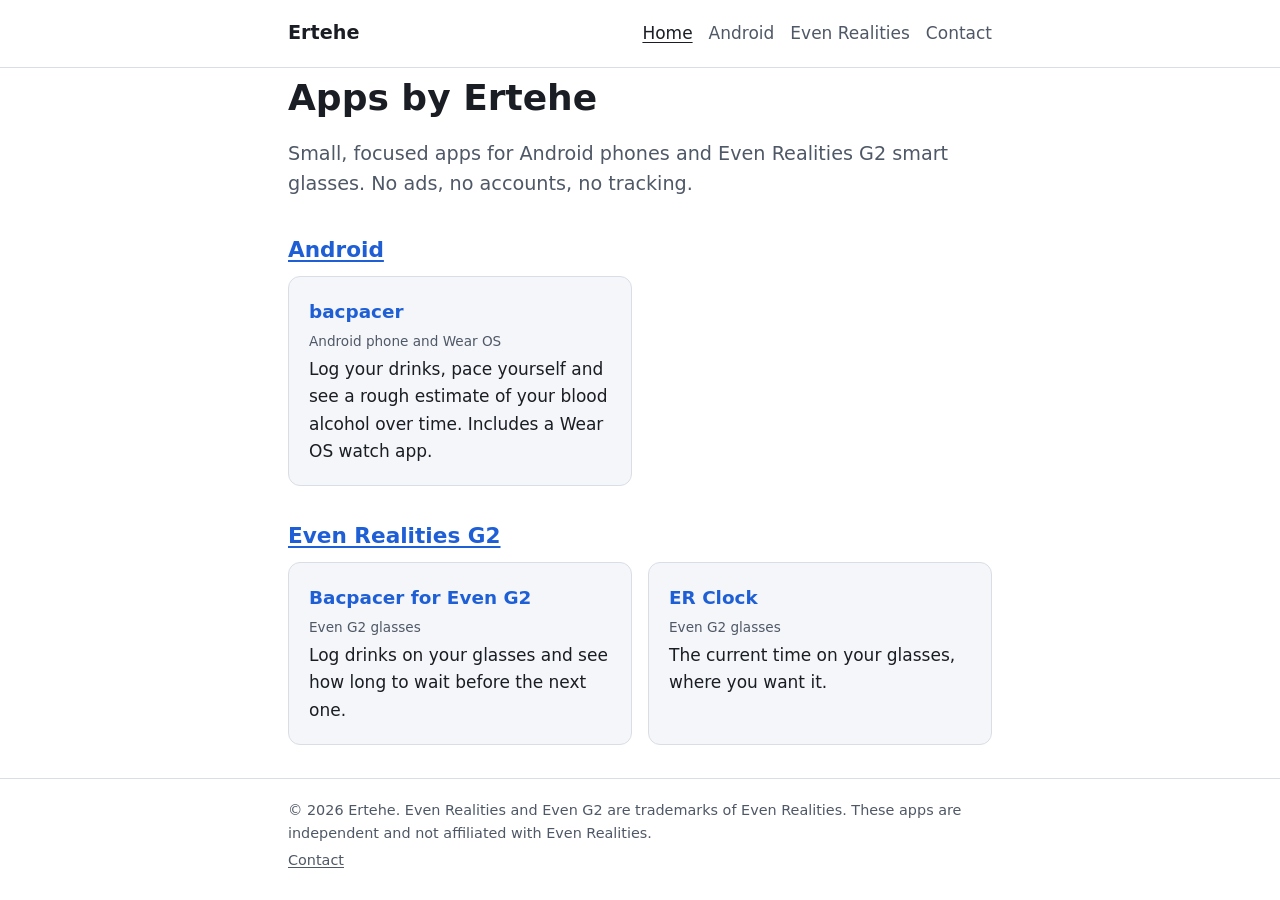
==== index.html @ fffaf83d "Add apps website with privacy policies Plain HTML site for Ertehe's Android and Even Realities G2 ap" ====
<!doctype html>
<html lang="en">
<head>
  <meta charset="utf-8">
  <meta name="viewport" content="width=device-width, initial-scale=1">
  <title>Ertehe | Apps for Android and Even Realities G2</title>
  <meta name="description" content="Small, privacy-friendly apps by Ertehe for Android phones and Even Realities G2 smart glasses, with their privacy policies and support.">
  <link rel="canonical" href="https://ertejeonline.github.io/">
  <meta property="og:type" content="website">
  <meta property="og:site_name" content="Ertehe">
  <meta property="og:title" content="Home">
  <meta property="og:description" content="Small, privacy-friendly apps by Ertehe for Android phones and Even Realities G2 smart glasses, with their privacy policies and support.">
  <meta property="og:url" content="https://ertejeonline.github.io/">
  <meta name="twitter:card" content="summary">
  <meta name="color-scheme" content="light dark">
  <link rel="icon" href="/favicon.svg" type="image/svg+xml">
  <link rel="stylesheet" href="/styles.css">
  <script type="application/ld+json">{"@context": "https://schema.org", "@type": "WebSite", "name": "Ertehe", "url": "https://ertejeonline.github.io/"}</script>
</head>
<body>
  <a class="skip" href="#main">Skip to content</a>
  <header class="site-header">
    <div class="wrap">
      <a class="brand" href="/">Ertehe</a>
      <nav aria-label="Main">
        <ul>
        <li><a href="/" aria-current="page">Home</a></li>
        <li><a href="/android/">Android</a></li>
        <li><a href="/evenrealities/">Even Realities</a></li>
        <li><a href="/contact/">Contact</a></li>
        </ul>
      </nav>
    </div>
  </header>
  <main id="main" class="wrap">
    <h1>Apps by Ertehe</h1>
    <p class="lede">Small, focused apps for Android phones and Even Realities G2 smart glasses. No ads, no accounts, no tracking.</p>

    <section aria-labelledby="android">
      <h2 id="android"><a href="/android/">Android</a></h2>
      <ul class="cards">
      <li class="card">
        <h3><a href="/android/bacpacer/">bacpacer</a></h3>
        <p class="tag">Android phone and Wear OS</p>
        <p>Log your drinks, pace yourself and see a rough estimate of your blood alcohol over time. Includes a Wear OS watch app.</p>
      </li>
      </ul>
    </section>

    <section aria-labelledby="er">
      <h2 id="er"><a href="/evenrealities/">Even Realities G2</a></h2>
      <ul class="cards">
      <li class="card">
        <h3><a href="/evenrealities/bacpacer/">Bacpacer for Even G2</a></h3>
        <p class="tag">Even G2 glasses</p>
        <p>Log drinks on your glasses and see how long to wait before the next one.</p>
      </li>
      <li class="card">
        <h3><a href="/evenrealities/er-clock/">ER Clock</a></h3>
        <p class="tag">Even G2 glasses</p>
        <p>The current time on your glasses, where you want it.</p>
      </li>
      </ul>
    </section>
  </main>
  <footer class="site-footer">
    <div class="wrap">
      <p>&copy; 2026 Ertehe. Even Realities and Even G2 are trademarks of Even Realities. These apps are independent and not affiliated with Even Realities.</p>
      <p><a href="/contact/">Contact</a></p>
    </div>
  </footer>
  <script src="/email.js" defer></script>
</body>
</html>
---- styles.css ----
:root {
  --bg: #ffffff;
  --surface: #f4f6f9;
  --text: #1a1d23;
  --muted: #4f5866;
  --border: #d9dee6;
  --accent: #1f5fd6;
  --accent-hover: #164aab;
  --note-bg: #fbf0f2;
  --note-border: #7a1530;
  --focus: #1f5fd6;
}
@media (prefers-color-scheme: dark) {
  :root:not([data-theme="light"]) {
    --bg: #111317;
    --surface: #1b1f26;
    --text: #e8eaee;
    --muted: #a9b1bd;
    --border: #2e343e;
    --accent: #7eaaff;
    --accent-hover: #a8c5ff;
    --note-bg: #2a1a1f;
    --note-border: #e07a93;
    --focus: #7eaaff;
  }
}
:root[data-theme="dark"] {
  --bg: #111317; --surface: #1b1f26; --text: #e8eaee; --muted: #a9b1bd; --border: #2e343e;
  --accent: #7eaaff; --accent-hover: #a8c5ff; --note-bg: #2a1a1f; --note-border: #e07a93; --focus: #7eaaff;
}

*, *::before, *::after { box-sizing: border-box; }
html { -webkit-text-size-adjust: 100%; }
body {
  margin: 0;
  background: var(--bg);
  color: var(--text);
  font: 1.0625rem/1.6 system-ui, -apple-system, "Segoe UI", Roboto, "Helvetica Neue", Arial, sans-serif;
  display: flex;
  flex-direction: column;
  min-height: 100vh;
}
.wrap { width: 100%; max-width: 46rem; margin: 0 auto; padding: 0 1rem; }
main { flex: 1; padding-top: 1.5rem; padding-bottom: 3rem; }

a { color: var(--accent); text-underline-offset: 0.15em; }
a:hover { color: var(--accent-hover); }
:focus-visible { outline: 3px solid var(--focus); outline-offset: 2px; border-radius: 2px; }

.skip {
  position: absolute; left: 1rem; top: -3rem;
  background: var(--accent); color: var(--bg); padding: 0.5rem 1rem; border-radius: 0 0 6px 6px; z-index: 10;
}
.skip:focus { top: 0; }

.site-header { border-bottom: 1px solid var(--border); }
.site-header .wrap {
  display: flex; flex-wrap: wrap; align-items: center; justify-content: space-between;
  gap: 0.25rem 1rem; padding-top: 0.75rem; padding-bottom: 0.75rem;
}
.brand { font-weight: 700; font-size: 1.2rem; color: var(--text); text-decoration: none; }
.site-header ul { list-style: none; margin: 0; padding: 0; display: flex; flex-wrap: wrap; gap: 0 1rem; }
.site-header nav a { display: inline-block; padding: 0.5rem 0; color: var(--muted); text-decoration: none; }
.site-header nav a:hover, .site-header nav a[aria-current="page"] { color: var(--text); text-decoration: underline; }

h1 { font-size: clamp(1.75rem, 5vw, 2.25rem); line-height: 1.2; margin: 0.5rem 0 1rem; }
h2 { font-size: 1.35rem; line-height: 1.3; margin: 2.25rem 0 0.75rem; }
h3 { font-size: 1.15rem; margin: 0 0 0.25rem; }
.lede { font-size: 1.2rem; color: var(--muted); }
.meta { color: var(--muted); font-size: 0.95rem; }
.status { font-weight: 600; }
.summary { background: var(--surface); border-radius: 12px; padding: 1rem 1.25rem; }

.crumbs ol { list-style: none; margin: 0; padding: 0; display: flex; flex-wrap: wrap; font-size: 0.9rem; color: var(--muted); }
.crumbs li + li::before { content: "/"; padding: 0 0.5rem; color: var(--muted); }
.crumbs a { color: var(--muted); }

.cards { list-style: none; padding: 0; margin: 0; display: grid; gap: 1rem; grid-template-columns: repeat(auto-fill, minmax(16rem, 1fr)); }
.card { position: relative; background: var(--surface); border: 1px solid var(--border); border-radius: 12px; padding: 1.25rem; }
.card:hover { border-color: var(--accent); }
.card h3 a { text-decoration: none; }
.card h3 a::after { content: ""; position: absolute; inset: 0; border-radius: 12px; }
.card p { margin: 0.25rem 0 0; }
.tag { font-size: 0.85rem; color: var(--muted); }

.note { border-left: 4px solid var(--note-border); background: var(--note-bg); border-radius: 0 12px 12px 0; padding: 0.25rem 1.25rem; margin: 1.5rem 0; }

.site-footer { border-top: 1px solid var(--border); color: var(--muted); font-size: 0.9rem; }
.site-footer .wrap { padding-top: 1rem; padding-bottom: 1.5rem; }
.site-footer p { margin: 0.25rem 0; }
.site-footer a { color: var(--muted); }

@media (prefers-reduced-motion: reduce) { * { transition: none !important; animation: none !important; } }
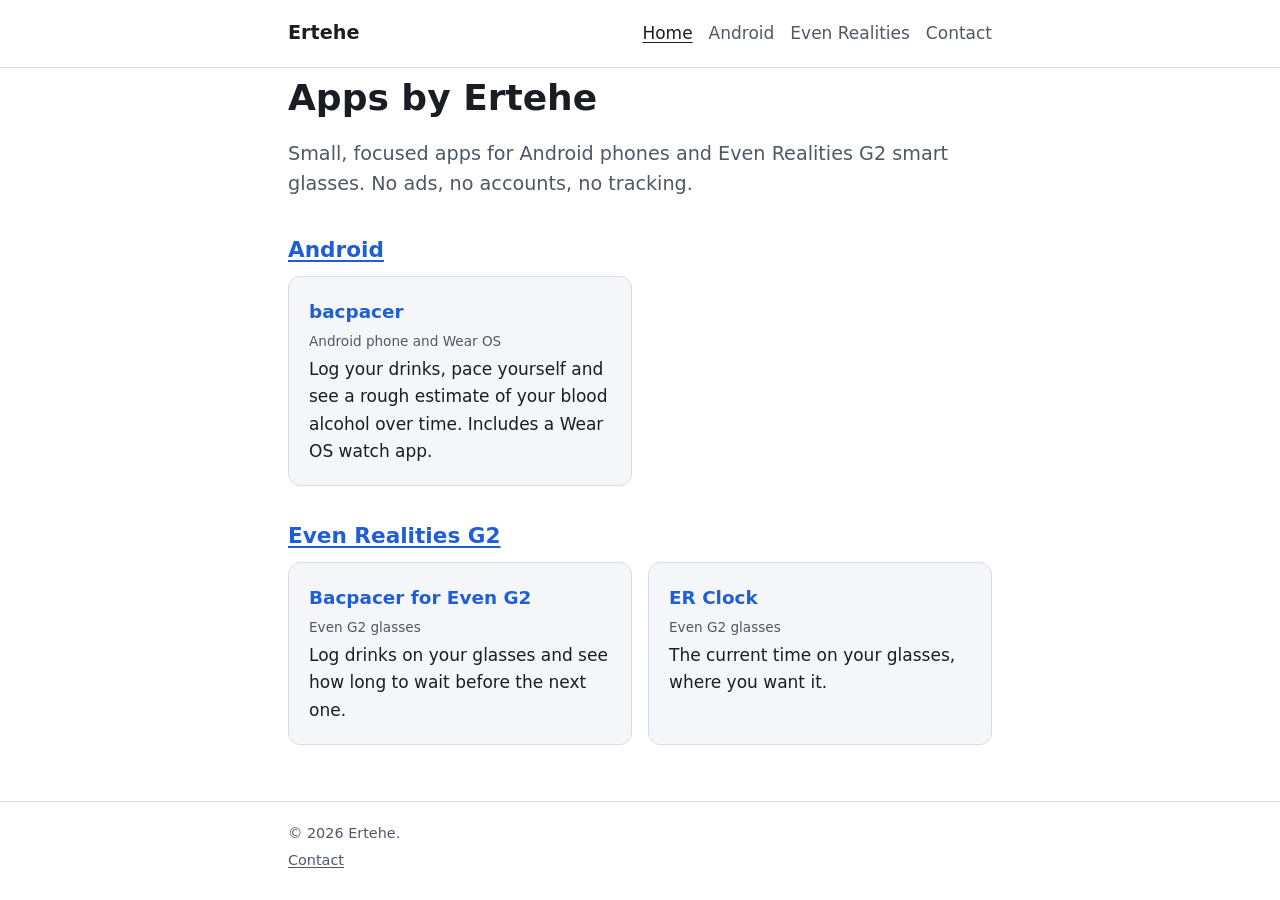
==== commit d6422e2b: "Show Even Realities trademark note only on Even Realities pages Co-Authored-By: Claude Opus 5.5 <nor" ====
--- a/index.html
+++ b/index.html
@@ -65,7 +65,7 @@
   </main>
   <footer class="site-footer">
     <div class="wrap">
-      <p>&copy; 2026 Ertehe. Even Realities and Even G2 are trademarks of Even Realities. These apps are independent and not affiliated with Even Realities.</p>
+      <p>&copy; 2026 Ertehe.</p>
       <p><a href="/contact/">Contact</a></p>
     </div>
   </footer>
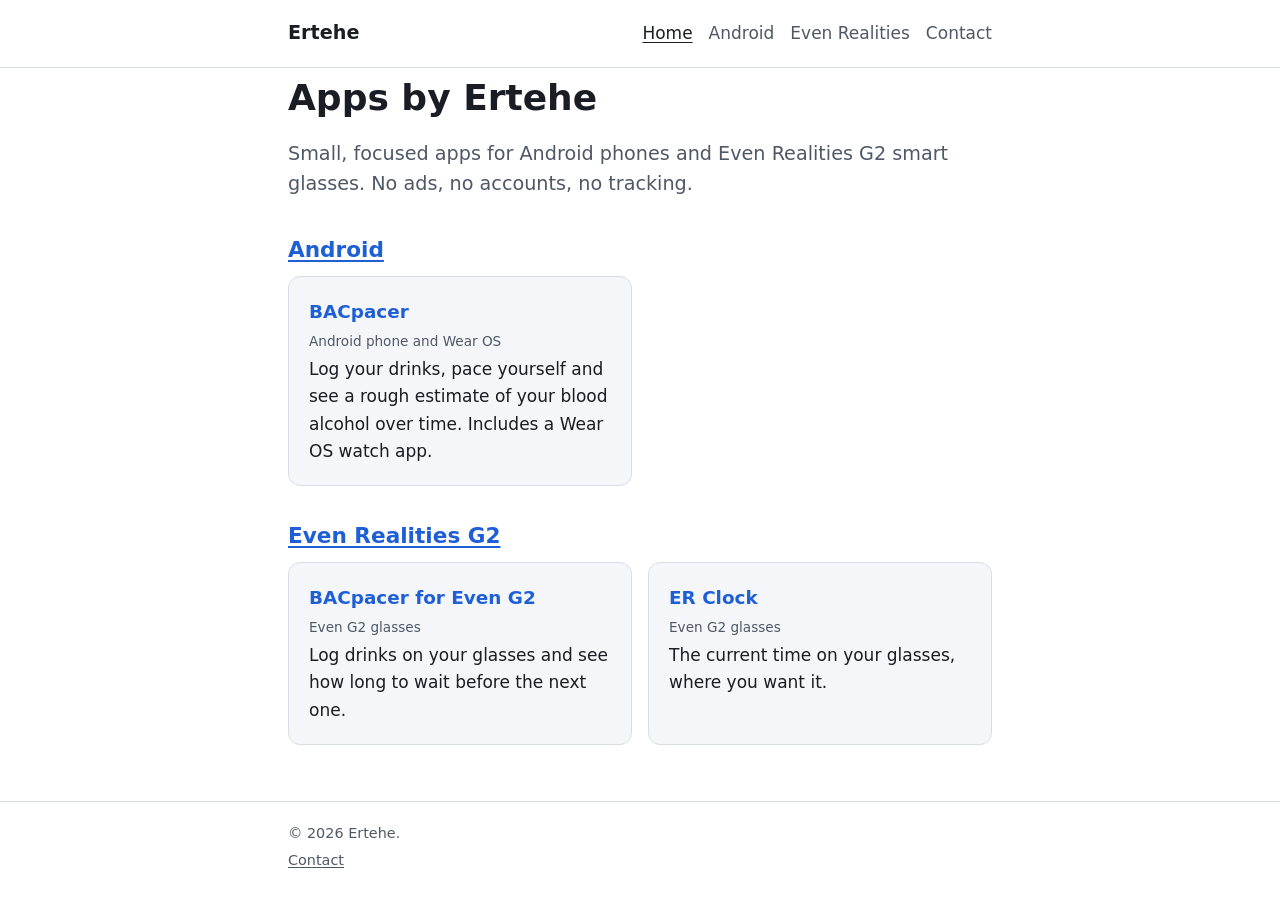
==== commit de7d35a7: "Write the app name as BACpacer everywhere Co-Authored-By: Claude Opus 5.5 <noreply@anthropic.com> Cl" ====
--- a/index.html
+++ b/index.html
@@ -40,7 +40,7 @@
       <h2 id="android"><a href="/android/">Android</a></h2>
       <ul class="cards">
       <li class="card">
-        <h3><a href="/android/bacpacer/">bacpacer</a></h3>
+        <h3><a href="/android/bacpacer/">BACpacer</a></h3>
         <p class="tag">Android phone and Wear OS</p>
         <p>Log your drinks, pace yourself and see a rough estimate of your blood alcohol over time. Includes a Wear OS watch app.</p>
       </li>
@@ -51,7 +51,7 @@
       <h2 id="er"><a href="/evenrealities/">Even Realities G2</a></h2>
       <ul class="cards">
       <li class="card">
-        <h3><a href="/evenrealities/bacpacer/">Bacpacer for Even G2</a></h3>
+        <h3><a href="/evenrealities/bacpacer/">BACpacer for Even G2</a></h3>
         <p class="tag">Even G2 glasses</p>
         <p>Log drinks on your glasses and see how long to wait before the next one.</p>
       </li>
--- a/styles.css
+++ b/styles.css
@@ -91,3 +91,15 @@
 .site-footer a { color: var(--muted); }
 
 @media (prefers-reduced-motion: reduce) { * { transition: none !important; animation: none !important; } }
+
+.button {
+  display: inline-block; min-height: 44px; padding: 0.6rem 1.25rem; border-radius: 10px;
+  background: var(--accent); color: var(--bg); font-weight: 600; text-decoration: none;
+}
+.button:hover { background: var(--accent-hover); color: var(--bg); }
+
+.visually-hidden {
+  position: absolute; width: 1px; height: 1px; padding: 0; margin: -1px;
+  overflow: hidden; clip: rect(0 0 0 0); white-space: nowrap; border: 0;
+}
+.ext { font-size: 0.85em; }
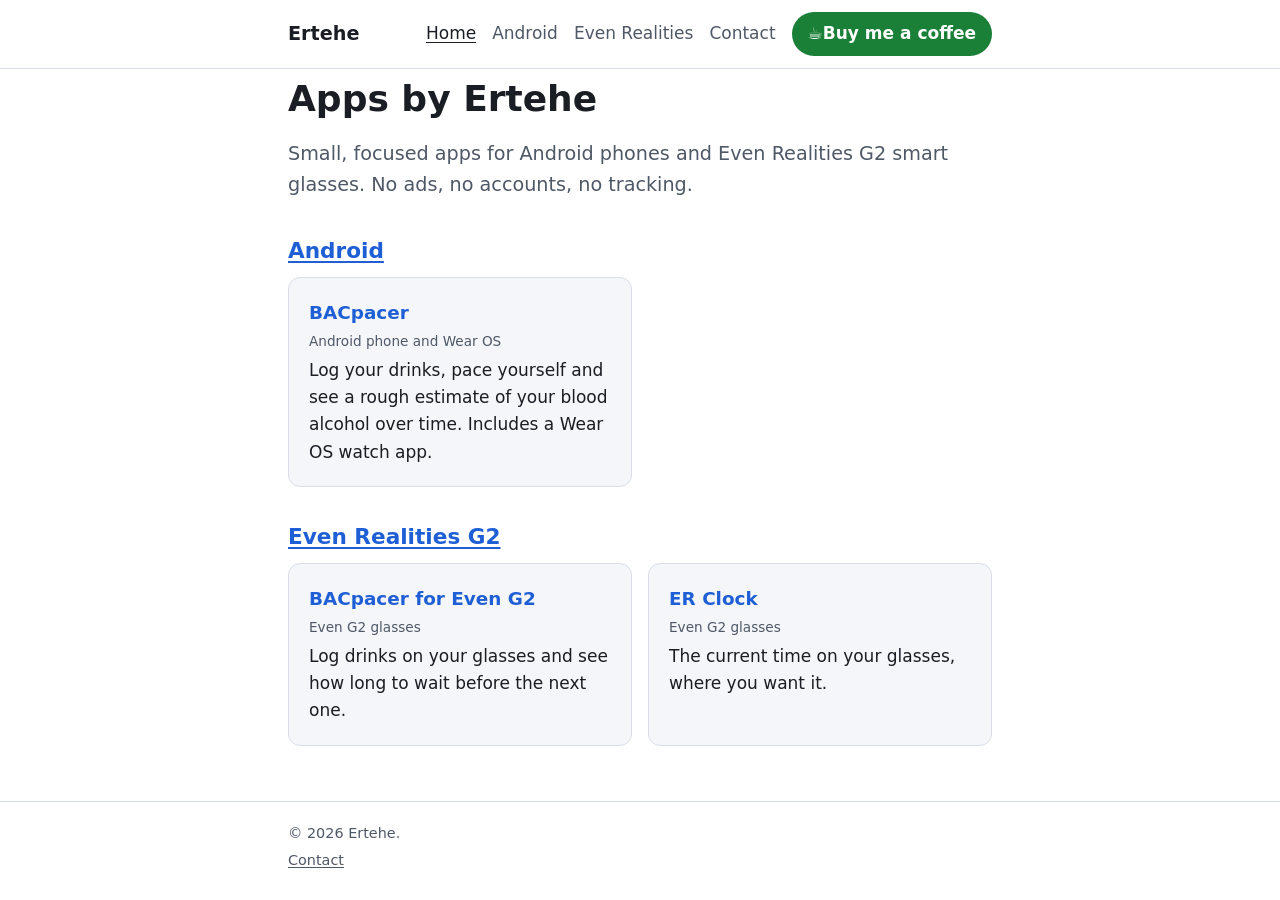
==== commit 29f4b585: "Add Buy me a coffee button and support page (payments not wired yet) Co-Authored-By: Claude Opus 5.5" ====
--- a/index.html
+++ b/index.html
@@ -14,7 +14,7 @@
   <meta name="twitter:card" content="summary">
   <meta name="color-scheme" content="light dark">
   <link rel="icon" href="/favicon.svg" type="image/svg+xml">
-  <link rel="stylesheet" href="/styles.css">
+  <link rel="stylesheet" href="/styles.css?v=3">
   <script type="application/ld+json">{"@context": "https://schema.org", "@type": "WebSite", "name": "Ertehe", "url": "https://ertejeonline.github.io/"}</script>
 </head>
 <body>
@@ -30,6 +30,7 @@
         <li><a href="/contact/">Contact</a></li>
         </ul>
       </nav>
+      <a class="coffee" href="/support/"><span aria-hidden="true">☕ </span>Buy me a coffee</a>
     </div>
   </header>
   <main id="main" class="wrap">
--- a/styles.css
+++ b/styles.css
@@ -9,6 +9,10 @@
   --note-bg: #fbf0f2;
   --note-border: #7a1530;
   --focus: #1f5fd6;
+  --green: #1a7f37;
+  --green-hover: #116329;
+  --on-green: #ffffff;
+  --error: #b42318;
 }
 @media (prefers-color-scheme: dark) {
   :root:not([data-theme="light"]) {
@@ -22,11 +26,16 @@
     --note-bg: #2a1a1f;
     --note-border: #e07a93;
     --focus: #7eaaff;
+    --green: #3fb950;
+    --green-hover: #56d364;
+    --on-green: #0d1117;
+    --error: #ff8a80;
   }
 }
 :root[data-theme="dark"] {
   --bg: #111317; --surface: #1b1f26; --text: #e8eaee; --muted: #a9b1bd; --border: #2e343e;
   --accent: #7eaaff; --accent-hover: #a8c5ff; --note-bg: #2a1a1f; --note-border: #e07a93; --focus: #7eaaff;
+  --green: #3fb950; --green-hover: #56d364; --on-green: #0d1117; --error: #ff8a80;
 }
 
 *, *::before, *::after { box-sizing: border-box; }
@@ -103,3 +112,38 @@
   overflow: hidden; clip: rect(0 0 0 0); white-space: nowrap; border: 0;
 }
 .ext { font-size: 0.85em; }
+
+/* Header "Buy me a coffee" button */
+.site-header nav { margin-left: auto; }
+.coffee {
+  display: inline-flex; align-items: center; min-height: 44px; padding: 0.4rem 1rem; border-radius: 999px;
+  background: var(--green); color: var(--on-green); font-weight: 600; text-decoration: none; white-space: nowrap;
+}
+.coffee:hover { background: var(--green-hover); color: var(--on-green); }
+
+/* Support page */
+.give fieldset { border: 0; padding: 0; margin: 2rem 0 0; }
+.give legend { font-size: 1.35rem; font-weight: 700; margin-bottom: 0.75rem; padding: 0; }
+.amounts { display: grid; grid-template-columns: repeat(4, 1fr); gap: 0.5rem; }
+.amounts input { position: absolute; opacity: 0; width: 1px; height: 1px; }
+.amounts label {
+  display: flex; align-items: center; justify-content: center; min-height: 56px;
+  border: 2px solid var(--border); border-radius: 12px; background: var(--surface);
+  font-size: 1.25rem; font-weight: 700; cursor: pointer;
+}
+.amounts label:hover { border-color: var(--green); }
+.amounts input:checked + label { border-color: var(--green); background: var(--green); color: var(--on-green); }
+.amounts input:focus-visible + label { outline: 3px solid var(--focus); outline-offset: 2px; }
+.other-label { display: block; margin-top: 1.25rem; font-weight: 600; }
+.money { display: flex; align-items: center; gap: 0.5rem; margin-top: 0.35rem; font-size: 1.25rem; }
+.money input {
+  font: inherit; width: 100%; max-width: 12rem; min-height: 48px; padding: 0.4rem 0.75rem;
+  border: 2px solid var(--border); border-radius: 10px; background: var(--bg); color: var(--text);
+}
+.money input[aria-invalid="true"] { border-color: var(--error); }
+.hint { color: var(--muted); font-size: 0.95rem; margin: 0.35rem 0 0; }
+.error { color: var(--error); font-weight: 600; margin: 0.35rem 0 0; min-height: 1.5em; }
+.pay { display: flex; flex-direction: column; gap: 0.75rem; margin-top: 1rem; max-width: 28rem; }
+.pay .button { border: 0; font: inherit; font-weight: 600; cursor: pointer; text-align: center; }
+.pay .coffee-pay { background: var(--green); color: var(--on-green); }
+.pay .coffee-pay:hover { background: var(--green-hover); }
